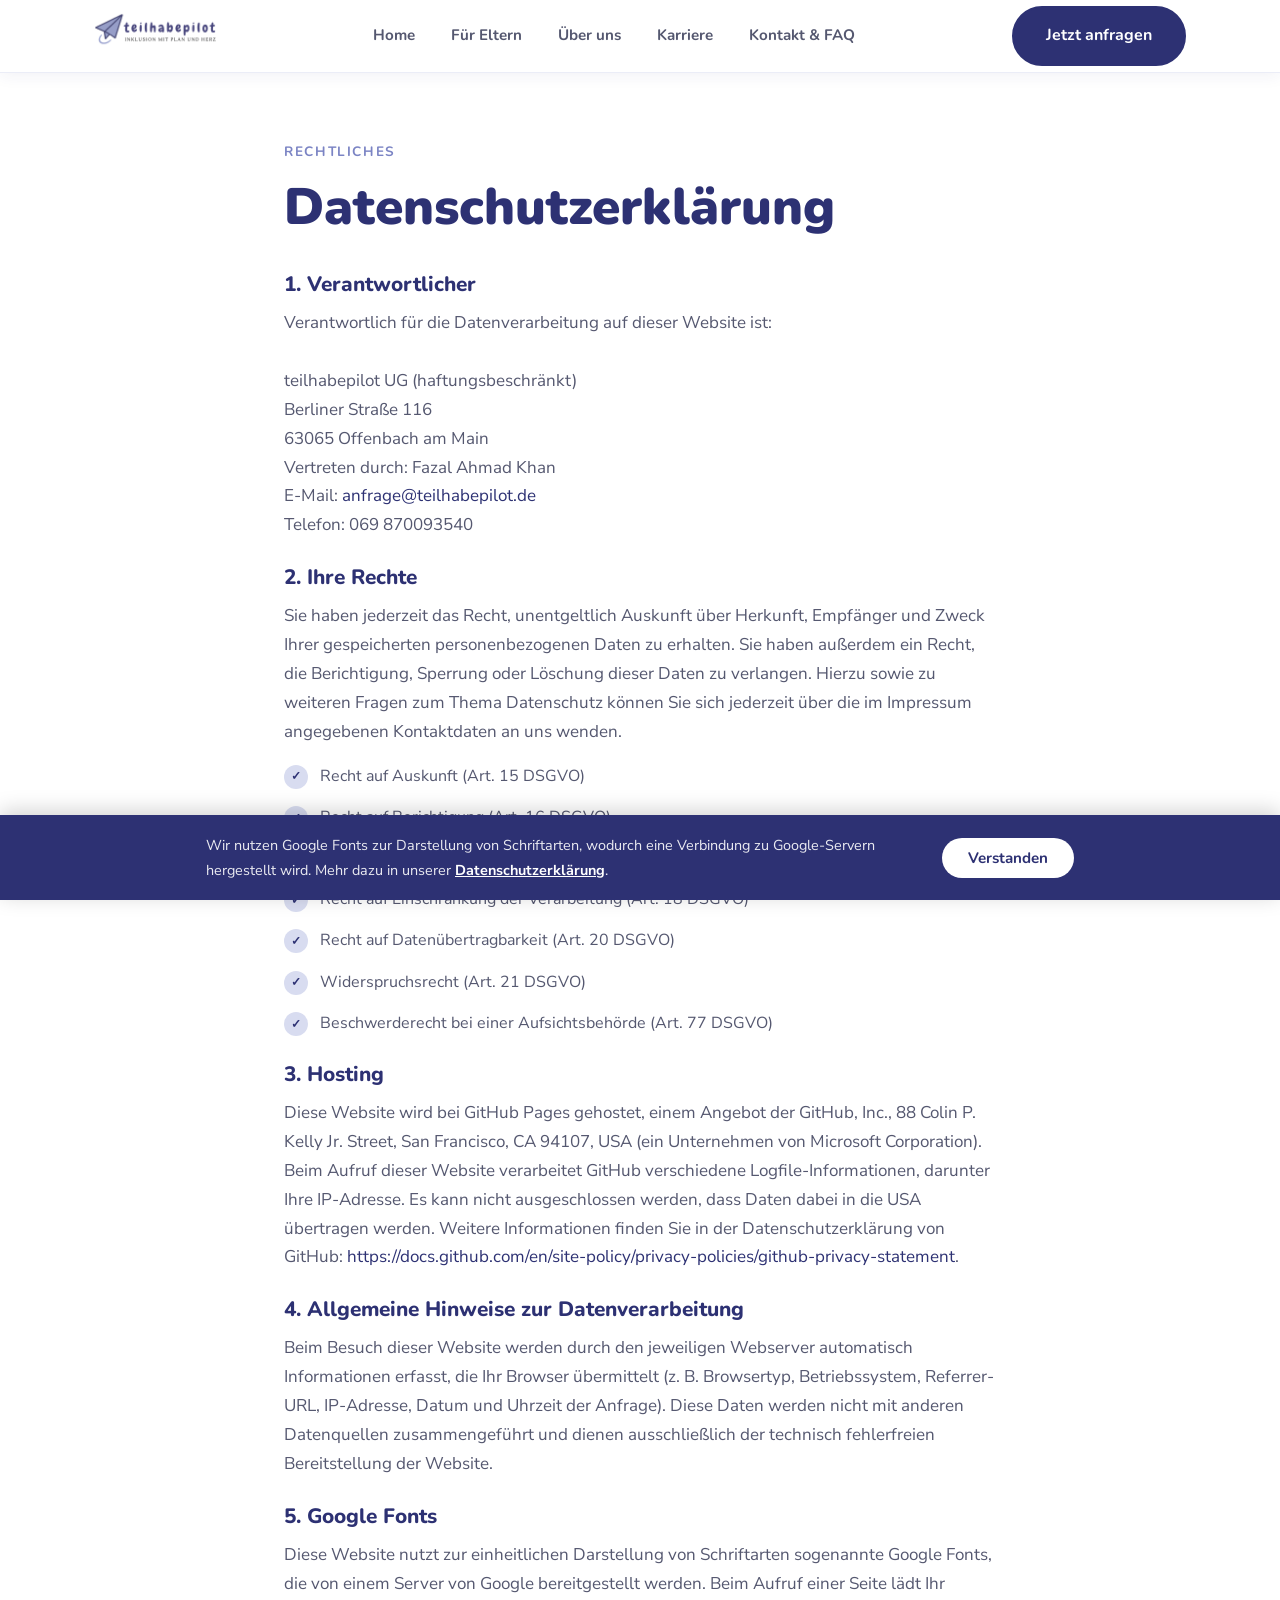
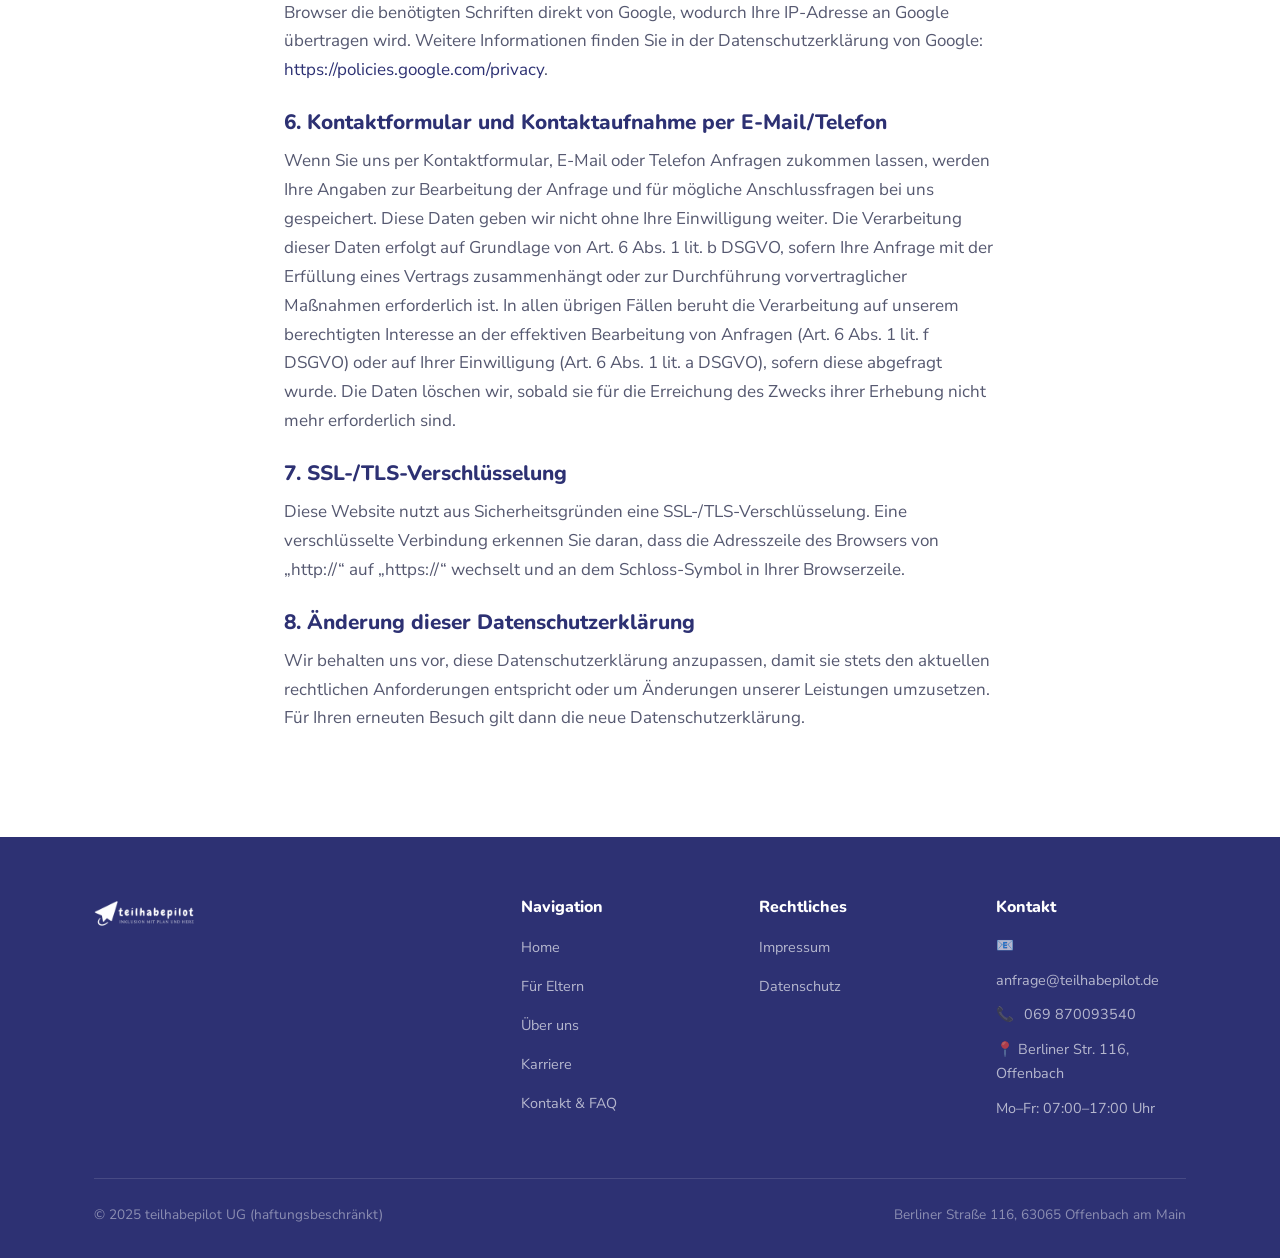
==== datenschutz.html @ f517b16d "Add Impressum and Datenschutz pages, privacy banner, contact cleanup - New impressum.html with compa" ====
<!DOCTYPE html>
<html lang="de">
<head>
  <meta charset="UTF-8">
  <meta name="viewport" content="width=device-width, initial-scale=1.0">
  <title>Datenschutzerklärung – teilhabepilot</title>
  <meta name="description" content="Datenschutzerklärung der teilhabepilot UG (haftungsbeschränkt).">
  <link rel="stylesheet" href="css/style.css">
</head>
<body>

<!-- NAVIGATION -->
<header class="navbar">
  <div class="container navbar__inner">
    <a href="index.html" class="navbar__logo">
      <img src="logo mit text 2.png" alt="teilhabepilot">
    </a>
    <ul class="navbar__nav">
      <li><a href="index.html">Home</a></li>
      <li><a href="fuer-eltern.html">Für Eltern</a></li>
      <li><a href="ueber-uns.html">Über uns</a></li>
      <li><a href="karriere.html">Karriere</a></li>
      <li><a href="kontakt.html">Kontakt & FAQ</a></li>
    </ul>
    <a href="kontakt.html" class="btn btn-primary navbar__cta">Jetzt anfragen</a>
    <button class="navbar__hamburger" aria-label="Menü">
      <span></span><span></span><span></span>
    </button>
  </div>
</header>

<!-- DATENSCHUTZ -->
<section class="section section--white" style="padding-top:140px;">
  <div class="container" style="max-width:760px;">
    <span class="section-label">Rechtliches</span>
    <h1 class="section-title" style="margin-bottom:32px;">Datenschutzerklärung</h1>

    <h2 style="font-size:1.3rem;margin-bottom:12px;">1. Verantwortlicher</h2>
    <p style="color:var(--gray);margin-bottom:24px;">
      Verantwortlich für die Datenverarbeitung auf dieser Website ist:<br><br>
      teilhabepilot UG (haftungsbeschränkt)<br>
      Berliner Straße 116<br>
      63065 Offenbach am Main<br>
      Vertreten durch: Fazal Ahmad Khan<br>
      E-Mail: <a href="mailto:anfrage@teilhabepilot.de">anfrage@teilhabepilot.de</a><br>
      Telefon: 069 870093540
    </p>

    <h2 style="font-size:1.3rem;margin-bottom:12px;">2. Ihre Rechte</h2>
    <p style="color:var(--gray);margin-bottom:16px;">
      Sie haben jederzeit das Recht, unentgeltlich Auskunft über Herkunft, Empfänger und Zweck Ihrer gespeicherten personenbezogenen Daten zu erhalten. Sie haben außerdem ein Recht, die Berichtigung, Sperrung oder Löschung dieser Daten zu verlangen. Hierzu sowie zu weiteren Fragen zum Thema Datenschutz können Sie sich jederzeit über die im Impressum angegebenen Kontaktdaten an uns wenden.
    </p>
    <ul class="check-list" style="margin-bottom:24px;">
      <li>Recht auf Auskunft (Art. 15 DSGVO)</li>
      <li>Recht auf Berichtigung (Art. 16 DSGVO)</li>
      <li>Recht auf Löschung (Art. 17 DSGVO)</li>
      <li>Recht auf Einschränkung der Verarbeitung (Art. 18 DSGVO)</li>
      <li>Recht auf Datenübertragbarkeit (Art. 20 DSGVO)</li>
      <li>Widerspruchsrecht (Art. 21 DSGVO)</li>
      <li>Beschwerderecht bei einer Aufsichtsbehörde (Art. 77 DSGVO)</li>
    </ul>

    <h2 style="font-size:1.3rem;margin-bottom:12px;">3. Hosting</h2>
    <p style="color:var(--gray);margin-bottom:24px;">
      Diese Website wird bei GitHub Pages gehostet, einem Angebot der GitHub, Inc., 88 Colin P. Kelly Jr. Street, San Francisco, CA 94107, USA (ein Unternehmen von Microsoft Corporation). Beim Aufruf dieser Website verarbeitet GitHub verschiedene Logfile-Informationen, darunter Ihre IP-Adresse. Es kann nicht ausgeschlossen werden, dass Daten dabei in die USA übertragen werden. Weitere Informationen finden Sie in der Datenschutzerklärung von GitHub: <a href="https://docs.github.com/en/site-policy/privacy-policies/github-privacy-statement" target="_blank" rel="noopener noreferrer">https://docs.github.com/en/site-policy/privacy-policies/github-privacy-statement</a>.
    </p>

    <h2 style="font-size:1.3rem;margin-bottom:12px;">4. Allgemeine Hinweise zur Datenverarbeitung</h2>
    <p style="color:var(--gray);margin-bottom:24px;">
      Beim Besuch dieser Website werden durch den jeweiligen Webserver automatisch Informationen erfasst, die Ihr Browser übermittelt (z. B. Browsertyp, Betriebssystem, Referrer-URL, IP-Adresse, Datum und Uhrzeit der Anfrage). Diese Daten werden nicht mit anderen Datenquellen zusammengeführt und dienen ausschließlich der technisch fehlerfreien Bereitstellung der Website.
    </p>

    <h2 style="font-size:1.3rem;margin-bottom:12px;">5. Google Fonts</h2>
    <p style="color:var(--gray);margin-bottom:24px;">
      Diese Website nutzt zur einheitlichen Darstellung von Schriftarten sogenannte Google Fonts, die von einem Server von Google bereitgestellt werden. Beim Aufruf einer Seite lädt Ihr Browser die benötigten Schriften direkt von Google, wodurch Ihre IP-Adresse an Google übertragen wird. Weitere Informationen finden Sie in der Datenschutzerklärung von Google: <a href="https://policies.google.com/privacy" target="_blank" rel="noopener noreferrer">https://policies.google.com/privacy</a>.
    </p>

    <h2 style="font-size:1.3rem;margin-bottom:12px;">6. Kontaktformular und Kontaktaufnahme per E-Mail/Telefon</h2>
    <p style="color:var(--gray);margin-bottom:24px;">
      Wenn Sie uns per Kontaktformular, E-Mail oder Telefon Anfragen zukommen lassen, werden Ihre Angaben zur Bearbeitung der Anfrage und für mögliche Anschlussfragen bei uns gespeichert. Diese Daten geben wir nicht ohne Ihre Einwilligung weiter. Die Verarbeitung dieser Daten erfolgt auf Grundlage von Art. 6 Abs. 1 lit. b DSGVO, sofern Ihre Anfrage mit der Erfüllung eines Vertrags zusammenhängt oder zur Durchführung vorvertraglicher Maßnahmen erforderlich ist. In allen übrigen Fällen beruht die Verarbeitung auf unserem berechtigten Interesse an der effektiven Bearbeitung von Anfragen (Art. 6 Abs. 1 lit. f DSGVO) oder auf Ihrer Einwilligung (Art. 6 Abs. 1 lit. a DSGVO), sofern diese abgefragt wurde. Die Daten löschen wir, sobald sie für die Erreichung des Zwecks ihrer Erhebung nicht mehr erforderlich sind.
    </p>

    <h2 style="font-size:1.3rem;margin-bottom:12px;">7. SSL-/TLS-Verschlüsselung</h2>
    <p style="color:var(--gray);margin-bottom:24px;">
      Diese Website nutzt aus Sicherheitsgründen eine SSL-/TLS-Verschlüsselung. Eine verschlüsselte Verbindung erkennen Sie daran, dass die Adresszeile des Browsers von „http://“ auf „https://“ wechselt und an dem Schloss-Symbol in Ihrer Browserzeile.
    </p>

    <h2 style="font-size:1.3rem;margin-bottom:12px;">8. Änderung dieser Datenschutzerklärung</h2>
    <p style="color:var(--gray);margin-bottom:24px;">
      Wir behalten uns vor, diese Datenschutzerklärung anzupassen, damit sie stets den aktuellen rechtlichen Anforderungen entspricht oder um Änderungen unserer Leistungen umzusetzen. Für Ihren erneuten Besuch gilt dann die neue Datenschutzerklärung.
    </p>
  </div>
</section>

<!-- FOOTER -->
<footer class="footer">
  <div class="container">
    <div class="footer__inner">
      <div class="footer__brand">
        <img src="logo mit text 2.png" alt="teilhabepilot">
      </div>
      <div>
        <h4 class="footer__heading">Navigation</h4>
        <ul class="footer__links">
          <li><a href="index.html">Home</a></li>
          <li><a href="fuer-eltern.html">Für Eltern</a></li>
          <li><a href="ueber-uns.html">Über uns</a></li>
          <li><a href="karriere.html">Karriere</a></li>
          <li><a href="kontakt.html">Kontakt & FAQ</a></li>
        </ul>
      </div>
      <div>
        <h4 class="footer__heading">Rechtliches</h4>
        <ul class="footer__links">
          <li><a href="impressum.html">Impressum</a></li>
          <li><a href="datenschutz.html">Datenschutz</a></li>
        </ul>
      </div>
      <div>
        <h4 class="footer__heading">Kontakt</h4>
        <div class="footer__contact-item">📧 <a href="mailto:anfrage@teilhabepilot.de">anfrage@teilhabepilot.de</a></div>
        <div class="footer__contact-item">📞 <a href="tel:069870093540">069 870093540</a></div>
        <div class="footer__contact-item">📍 Berliner Str. 116, Offenbach</div>
        <div class="footer__contact-item">Mo–Fr: 07:00–17:00 Uhr</div>
      </div>
    </div>
    <div class="footer__bottom">
      <span>© 2025 teilhabepilot UG (haftungsbeschränkt)</span>
      <span>Berliner Straße 116, 63065 Offenbach am Main</span>
    </div>
  </div>
</footer>

<!-- PRIVACY BANNER -->
<div class="privacy-banner hidden" id="privacyBanner">
  <p>Wir nutzen Google Fonts zur Darstellung von Schriftarten, wodurch eine Verbindung zu Google-Servern hergestellt wird. Mehr dazu in unserer <a href="datenschutz.html">Datenschutzerklärung</a>.</p>
  <button class="privacy-banner__btn" id="privacyBannerOk">Verstanden</button>
</div>

<script src="js/main.js"></script>
</body>
</html>
---- css/style.css ----
/* ============================================
   TEILHABEPILOT — Global Stylesheet
   Colors: #2D3173 (indigo), #7B84C4 (periwinkle),
           #D8DCF0 (lavender), #F0F2FA (bg)
   ============================================ */

@import url('https://fonts.googleapis.com/css2?family=Nunito:wght@400;600;700;800;900&family=Nunito+Sans:wght@400;600;700&display=swap');

/* ---- Reset & Base ---- */
*, *::before, *::after { box-sizing: border-box; margin: 0; padding: 0; }

:root {
  --indigo:     #2D3173;
  --periwinkle: #7B84C4;
  --lavender:   #D8DCF0;
  --bg:         #F0F2FA;
  --white:      #FFFFFF;
  --gray:       #555870;
  --light-gray: #888;
  --radius:     16px;
  --shadow:     0 4px 24px rgba(45,49,115,0.10);
  --shadow-lg:  0 8px 40px rgba(45,49,115,0.15);
  --transition: 0.25s ease;
}

html { scroll-behavior: smooth; }

body {
  font-family: 'Nunito Sans', sans-serif;
  background: var(--bg);
  color: var(--gray);
  line-height: 1.7;
  font-size: 17px;
  overflow-x: hidden;
}

h1, h2, h3, h4, h5 {
  font-family: 'Nunito', sans-serif;
  color: var(--indigo);
  line-height: 1.25;
}

h1 { font-size: clamp(2rem, 5vw, 3.2rem); font-weight: 900; }
h2 { font-size: clamp(1.6rem, 3.5vw, 2.4rem); font-weight: 800; }
h3 { font-size: clamp(1.2rem, 2.5vw, 1.6rem); font-weight: 700; }

a { color: var(--indigo); text-decoration: none; transition: color var(--transition); }
a:hover { color: var(--periwinkle); }

img { max-width: 100%; height: auto; }

.container {
  max-width: 1140px;
  margin: 0 auto;
  padding: 0 24px;
}

.section { padding: 80px 0; }
.section--light { background: var(--bg); }
.section--white { background: var(--white); }
.section--lavender { background: var(--lavender); }

.section-label {
  font-family: 'Nunito', sans-serif;
  font-size: 0.85rem;
  font-weight: 700;
  letter-spacing: 0.12em;
  text-transform: uppercase;
  color: var(--periwinkle);
  margin-bottom: 12px;
  display: block;
}

.section-title { margin-bottom: 16px; }
.section-subtitle {
  font-size: 1.1rem;
  color: var(--light-gray);
  max-width: 600px;
  margin-bottom: 48px;
}

/* ---- Buttons ---- */
.btn {
  display: inline-flex;
  align-items: center;
  gap: 8px;
  padding: 14px 32px;
  border-radius: 50px;
  font-family: 'Nunito', sans-serif;
  font-weight: 700;
  font-size: 1rem;
  cursor: pointer;
  border: 2px solid transparent;
  transition: all var(--transition);
  text-decoration: none;
}

.btn-primary {
  background: var(--indigo);
  color: var(--white);
  border-color: var(--indigo);
}
.btn-primary:hover {
  background: #1f2357;
  border-color: #1f2357;
  color: var(--white);
  transform: translateY(-2px);
  box-shadow: 0 8px 24px rgba(45,49,115,0.25);
}

.btn-secondary {
  background: transparent;
  color: var(--indigo);
  border-color: var(--indigo);
}
.btn-secondary:hover {
  background: var(--indigo);
  color: var(--white);
  transform: translateY(-2px);
}

.btn-white {
  background: var(--white);
  color: var(--indigo);
  border-color: var(--white);
}
.btn-white:hover {
  background: var(--lavender);
  border-color: var(--lavender);
  color: var(--indigo);
  transform: translateY(-2px);
}

/* ---- Navigation ---- */
.navbar {
  position: fixed;
  top: 0; left: 0; right: 0;
  z-index: 1000;
  background: rgba(255,255,255,0.97);
  backdrop-filter: blur(10px);
  border-bottom: 1px solid rgba(216,220,240,0.5);
  box-shadow: 0 2px 16px rgba(45,49,115,0.07);
  transition: all var(--transition);
}

.navbar__inner {
  display: flex;
  align-items: center;
  justify-content: space-between;
  height: 72px;
  gap: 24px;
}

.navbar__logo img {
  height: 44px;
  width: auto;
}

.navbar__nav {
  display: flex;
  align-items: center;
  gap: 4px;
  list-style: none;
}

.navbar__nav a {
  display: block;
  padding: 8px 16px;
  border-radius: 8px;
  font-family: 'Nunito', sans-serif;
  font-weight: 700;
  font-size: 0.95rem;
  color: var(--gray);
  transition: all var(--transition);
}

.navbar__nav a:hover,
.navbar__nav a.active {
  color: var(--indigo);
  background: var(--lavender);
}

.navbar__cta {
  flex-shrink: 0;
}

.navbar__hamburger {
  display: none;
  flex-direction: column;
  gap: 5px;
  cursor: pointer;
  padding: 6px;
  background: none;
  border: none;
}
.navbar__hamburger span {
  display: block;
  width: 24px;
  height: 2px;
  background: var(--indigo);
  border-radius: 2px;
  transition: all var(--transition);
}

/* ---- Hero ---- */
.hero {
  padding-top: 210px;
  padding-bottom: 170px;
  position: relative;
  overflow: hidden;
  background-image:
    linear-gradient(100deg, rgba(240,242,250,0.82) 0%, rgba(240,242,250,0.72) 38%, rgba(216,220,240,0.38) 68%, rgba(216,220,240,0.16) 100%),
    url('../hero-bg.png');
  background-size: cover;
  background-position: center 28%;
  background-repeat: no-repeat;
}

.hero__inner {
  position: relative;
  z-index: 1;
}

.hero__content { max-width: 560px; }

.hero__badge {
  display: inline-flex;
  align-items: center;
  gap: 8px;
  background: var(--lavender);
  color: var(--indigo);
  padding: 6px 16px;
  border-radius: 50px;
  font-family: 'Nunito', sans-serif;
  font-weight: 700;
  font-size: 0.85rem;
  margin-bottom: 20px;
}

.hero__title { margin-bottom: 20px; }
.hero__subtitle {
  font-size: 1.15rem;
  color: var(--light-gray);
  margin-bottom: 36px;
  max-width: 480px;
}

.hero__actions { display: flex; gap: 16px; flex-wrap: wrap; }

/* ---- Stats Bar ---- */
.stats-bar {
  background: var(--indigo);
  padding: 32px 0;
  color: var(--white);
}

.stats-bar__inner {
  display: grid;
  grid-template-columns: repeat(4, 1fr);
  gap: 16px;
  text-align: center;
}

.stat__number {
  font-family: 'Nunito', sans-serif;
  font-size: 2.2rem;
  font-weight: 900;
  color: var(--white);
  line-height: 1;
}

.stat__label {
  font-size: 0.9rem;
  color: rgba(255,255,255,0.75);
  margin-top: 4px;
}

/* ---- Cards ---- */
.cards-grid {
  display: grid;
  grid-template-columns: repeat(auto-fit, minmax(280px, 1fr));
  gap: 28px;
}

.card {
  background: var(--white);
  border-radius: var(--radius);
  padding: 36px 28px;
  box-shadow: var(--shadow);
  transition: transform var(--transition), box-shadow var(--transition);
  position: relative;
  overflow: hidden;
}

.card:hover {
  transform: translateY(-6px);
  box-shadow: var(--shadow-lg);
}

.card__icon {
  width: 56px; height: 56px;
  background: var(--lavender);
  border-radius: 14px;
  display: flex;
  align-items: center;
  justify-content: center;
  font-size: 1.6rem;
  margin-bottom: 20px;
}

.card__title {
  font-size: 1.2rem;
  font-weight: 700;
  color: var(--indigo);
  margin-bottom: 10px;
}

.card__text { font-size: 0.95rem; color: var(--light-gray); }

/* ---- Check Lists ---- */
.check-list {
  list-style: none;
  display: flex;
  flex-direction: column;
  gap: 14px;
}

.check-list li {
  display: flex;
  align-items: flex-start;
  gap: 12px;
  font-size: 1rem;
}

.check-list li::before {
  content: '✓';
  display: flex;
  align-items: center;
  justify-content: center;
  width: 24px;
  height: 24px;
  min-width: 24px;
  background: var(--lavender);
  color: var(--indigo);
  border-radius: 50%;
  font-size: 0.75rem;
  font-weight: 900;
  margin-top: 2px;
}

/* ---- Values Circle ---- */
.values-grid {
  display: flex;
  flex-wrap: wrap;
  gap: 24px;
  justify-content: center;
}

.value-circle {
  background: var(--periwinkle);
  color: var(--white);
  border-radius: 50%;
  width: 180px;
  height: 180px;
  display: flex;
  flex-direction: column;
  align-items: center;
  justify-content: center;
  text-align: center;
  padding: 20px;
}

.value-circle__icon { font-size: 1.8rem; margin-bottom: 8px; }
.value-circle__title {
  font-family: 'Nunito', sans-serif;
  font-weight: 800;
  font-size: 1.05rem;
  color: var(--white);
}

/* ---- Two-col layout ---- */
.two-col {
  display: grid;
  grid-template-columns: 1fr 1fr;
  gap: 64px;
  align-items: center;
}

.two-col--reverse { direction: rtl; }
.two-col--reverse > * { direction: ltr; }

.kontakt-grid {
  display: grid;
  grid-template-columns: 1fr 1.2fr;
  gap: 64px;
  align-items: start;
}

.two-col__image {
  position: relative;
}

.two-col__image img {
  border-radius: 20px;
  width: 100%;
  box-shadow: var(--shadow-lg);
}

.two-col__image-accent {
  position: absolute;
  bottom: -20px;
  right: -20px;
  width: 180px;
  height: 180px;
  background: var(--lavender);
  border-radius: 50%;
  z-index: -1;
}

/* ---- Info Box ---- */
.info-box {
  background: var(--lavender);
  border-radius: var(--radius);
  padding: 28px 32px;
  margin-top: 28px;
  display: flex;
  gap: 16px;
  align-items: flex-start;
}

.info-box__icon { font-size: 1.4rem; flex-shrink: 0; margin-top: 2px; }
.info-box__text { font-size: 0.95rem; }

/* ---- Process Steps ---- */
.steps {
  display: grid;
  grid-template-columns: repeat(auto-fit, minmax(220px, 1fr));
  gap: 28px;
  position: relative;
}

.step {
  background: var(--white);
  border-radius: var(--radius);
  padding: 32px 24px;
  box-shadow: var(--shadow);
  text-align: center;
}

.step__number {
  width: 52px; height: 52px;
  background: var(--indigo);
  color: var(--white);
  border-radius: 50%;
  display: flex;
  align-items: center;
  justify-content: center;
  font-family: 'Nunito', sans-serif;
  font-weight: 900;
  font-size: 1.2rem;
  margin: 0 auto 16px;
}

.step__title {
  font-size: 1rem;
  font-weight: 700;
  color: var(--indigo);
  margin-bottom: 8px;
}

.step__text { font-size: 0.9rem; color: var(--light-gray); }

/* ---- CTA Section ---- */
.cta-section {
  background: var(--indigo);
  padding: 80px 0;
  text-align: center;
  position: relative;
  overflow: hidden;
}

.cta-section::before {
  content: '';
  position: absolute;
  top: -100px; left: -80px;
  width: 350px; height: 350px;
  background: rgba(255,255,255,0.05);
  border-radius: 60% 40% 55% 45% / 50% 60% 40% 50%;
}
.cta-section::after {
  content: '';
  position: absolute;
  bottom: -80px; right: -60px;
  width: 280px; height: 280px;
  background: rgba(255,255,255,0.05);
  border-radius: 40% 60% 45% 55% / 55% 45% 55% 45%;
}

.cta-section h2 { color: var(--white); }
.cta-section p { color: rgba(255,255,255,0.8); margin: 16px auto 36px; max-width: 560px; font-size: 1.1rem; }
.cta-section__actions { display: flex; gap: 16px; justify-content: center; flex-wrap: wrap; }

/* ---- Contact Strip ---- */
.contact-strip {
  display: flex;
  flex-wrap: wrap;
  gap: 32px;
  justify-content: center;
  align-items: center;
}

.contact-strip__item {
  display: flex;
  align-items: center;
  gap: 12px;
}

/* ---- Contact Info ---- */
.contact-info {
  display: flex;
  flex-direction: column;
  gap: 16px;
}

.contact-item {
  display: flex;
  align-items: center;
  gap: 16px;
  padding: 18px 20px;
  background: var(--white);
  border-radius: 12px;
  box-shadow: var(--shadow);
  transition: transform var(--transition);
  min-width: 0;
}
.contact-item > div { min-width: 0; overflow-wrap: break-word; }
.contact-item:hover { transform: translateX(4px); }

.contact-item__icon {
  width: 44px; height: 44px;
  background: var(--lavender);
  border-radius: 10px;
  display: flex;
  align-items: center;
  justify-content: center;
  font-size: 1.2rem;
  flex-shrink: 0;
}

.contact-item__label {
  font-size: 0.8rem;
  color: var(--light-gray);
  font-weight: 600;
  text-transform: uppercase;
  letter-spacing: 0.08em;
}
.contact-item__value {
  font-family: 'Nunito', sans-serif;
  font-weight: 700;
  color: var(--indigo);
  font-size: 0.95rem;
}

/* ---- FAQ ---- */
.faq-list { display: flex; flex-direction: column; gap: 12px; }

.faq-item {
  background: var(--white);
  border-radius: var(--radius);
  box-shadow: var(--shadow);
  overflow: hidden;
}

.faq-item__question {
  display: flex;
  align-items: center;
  justify-content: space-between;
  padding: 20px 24px;
  cursor: pointer;
  font-family: 'Nunito', sans-serif;
  font-weight: 700;
  color: var(--indigo);
  font-size: 1rem;
  gap: 16px;
  user-select: none;
}

.faq-item__arrow {
  width: 28px; height: 28px;
  background: var(--lavender);
  border-radius: 50%;
  display: flex;
  align-items: center;
  justify-content: center;
  flex-shrink: 0;
  transition: transform var(--transition);
  font-size: 0.75rem;
  color: var(--indigo);
}

.faq-item.open .faq-item__arrow { transform: rotate(180deg); }

.faq-item__answer {
  max-height: 0;
  overflow: hidden;
  transition: max-height 0.35s ease, padding 0.35s ease;
  padding: 0 24px;
  color: var(--light-gray);
  font-size: 0.95rem;
}
.faq-item.open .faq-item__answer {
  max-height: 400px;
  padding: 0 24px 20px;
}

/* ---- Contact Form ---- */
.contact-form {
  background: var(--white);
  border-radius: 20px;
  padding: 40px;
  box-shadow: var(--shadow-lg);
}

.form-row {
  display: grid;
  grid-template-columns: 1fr 1fr;
  gap: 20px;
}

.form-group {
  display: flex;
  flex-direction: column;
  gap: 6px;
  margin-bottom: 20px;
}

.form-group label {
  font-family: 'Nunito', sans-serif;
  font-weight: 700;
  font-size: 0.9rem;
  color: var(--indigo);
}

.form-group input,
.form-group textarea,
.form-group select {
  padding: 12px 16px;
  border: 2px solid var(--lavender);
  border-radius: 10px;
  font-family: 'Nunito Sans', sans-serif;
  font-size: 1rem;
  color: var(--gray);
  background: var(--bg);
  transition: border-color var(--transition);
  outline: none;
  width: 100%;
}

.form-group input:focus,
.form-group textarea:focus,
.form-group select:focus {
  border-color: var(--periwinkle);
  background: var(--white);
}

.form-group textarea { resize: vertical; min-height: 120px; }

/* ---- Team Grid ---- */
.team-grid {
  display: grid;
  grid-template-columns: repeat(auto-fit, minmax(240px, 1fr));
  gap: 28px;
}

.team-card {
  background: var(--white);
  border-radius: var(--radius);
  overflow: hidden;
  box-shadow: var(--shadow);
  text-align: center;
  transition: transform var(--transition), box-shadow var(--transition);
}
.team-card:hover { transform: translateY(-6px); box-shadow: var(--shadow-lg); }

.team-card__avatar {
  width: 100%;
  height: 200px;
  background: var(--lavender);
  display: flex;
  align-items: center;
  justify-content: center;
  font-size: 4rem;
}

.team-card__body { padding: 24px; }
.team-card__name {
  font-family: 'Nunito', sans-serif;
  font-weight: 800;
  color: var(--indigo);
  margin-bottom: 4px;
}
.team-card__role { color: var(--periwinkle); font-size: 0.9rem; font-weight: 600; }

/* ---- Page Hero (inner pages) ---- */
.page-hero {
  padding: 120px 0 60px;
  position: relative;
  overflow: hidden;
  background: var(--indigo);
  color: var(--white);
  text-align: center;
}

.page-hero::before {
  content: '';
  position: absolute;
  top: -60px; left: -80px;
  width: 400px; height: 400px;
  background: rgba(255,255,255,0.05);
  border-radius: 60% 40% 55% 45% / 50% 60% 40% 50%;
}
.page-hero::after {
  content: '';
  position: absolute;
  bottom: -60px; right: -60px;
  width: 300px; height: 300px;
  background: rgba(255,255,255,0.06);
  border-radius: 40% 60% 45% 55% / 55% 45% 55% 45%;
}

.page-hero h1 { color: var(--white); }
.page-hero p { color: rgba(255,255,255,0.8); max-width: 580px; margin: 16px auto 0; font-size: 1.1rem; }

/* ---- Karriere ---- */
.job-card {
  background: var(--white);
  border-radius: var(--radius);
  padding: 28px 32px;
  box-shadow: var(--shadow);
  display: flex;
  align-items: flex-start;
  justify-content: space-between;
  gap: 24px;
  transition: transform var(--transition), box-shadow var(--transition);
}
.job-card:hover { transform: translateY(-4px); box-shadow: var(--shadow-lg); }

.job-card__badge {
  display: inline-flex;
  align-items: center;
  gap: 6px;
  background: var(--lavender);
  color: var(--indigo);
  padding: 4px 12px;
  border-radius: 50px;
  font-size: 0.8rem;
  font-weight: 700;
  margin-bottom: 8px;
}

.job-card__title {
  font-size: 1.2rem;
  font-weight: 800;
  color: var(--indigo);
  margin-bottom: 6px;
}

.job-card__meta { font-size: 0.9rem; color: var(--light-gray); }
.job-list { display: flex; flex-direction: column; gap: 16px; }

/* ---- Footer ---- */
.footer {
  background: var(--indigo);
  color: rgba(255,255,255,0.8);
  padding: 60px 0 32px;
}

.footer__inner {
  display: grid;
  grid-template-columns: 2fr 1fr 1fr 1fr;
  gap: 48px;
  margin-bottom: 48px;
}

.footer__brand img { height: 36px; filter: brightness(0) invert(1); margin-bottom: 16px; }
.footer__tagline { font-size: 0.9rem; color: rgba(255,255,255,0.65); max-width: 260px; line-height: 1.6; }

.footer__heading {
  font-family: 'Nunito', sans-serif;
  font-weight: 800;
  color: var(--white);
  margin-bottom: 16px;
  font-size: 1rem;
}

.footer__links {
  list-style: none;
  display: flex;
  flex-direction: column;
  gap: 10px;
}
.footer__links a {
  color: rgba(255,255,255,0.65);
  font-size: 0.9rem;
  transition: color var(--transition);
}
.footer__links a:hover { color: var(--white); }

.footer__contact-item {
  display: flex;
  align-items: center;
  gap: 10px;
  color: rgba(255,255,255,0.65);
  font-size: 0.9rem;
  margin-bottom: 10px;
  flex-wrap: wrap;
}
.footer__contact-item a { color: rgba(255,255,255,0.65); overflow-wrap: break-word; min-width: 0; }
.footer__contact-item a:hover { color: var(--white); }

.footer__bottom {
  border-top: 1px solid rgba(255,255,255,0.12);
  padding-top: 24px;
  display: flex;
  justify-content: space-between;
  align-items: center;
  gap: 16px;
  flex-wrap: wrap;
  font-size: 0.85rem;
  color: rgba(255,255,255,0.45);
}

/* ---- Mobile Menu ---- */
@media (max-width: 900px) {
  .navbar__nav {
    display: none;
    position: absolute;
    top: 72px; left: 0; right: 0;
    background: var(--white);
    flex-direction: column;
    padding: 16px 24px;
    box-shadow: 0 8px 24px rgba(45,49,115,0.12);
    border-top: 1px solid var(--lavender);
    gap: 4px;
  }
  .navbar__nav.open { display: flex; }
  .navbar__nav a { padding: 12px 16px; }
  .navbar__cta { display: none; }
  .navbar__hamburger { display: flex; }
}

/* ---- Responsive ---- */
@media (max-width: 900px) {
  .hero {
    min-height: 560px;
    padding-top: 90px;
    padding-bottom: 0;
    display: flex;
    background-image:
      linear-gradient(180deg, rgba(240,242,250,0.08) 0%, rgba(240,242,250,0.35) 58%, rgba(216,220,240,0.92) 100%),
      url('../hero-bg.png');
    background-position: center top;
  }
  .hero__inner {
    width: 100%;
    display: flex;
    flex-direction: column;
    justify-content: flex-end;
    padding-bottom: 48px;
  }
  .hero__content { max-width: none; }
  .two-col { grid-template-columns: 1fr; gap: 40px; }
  .two-col--reverse { direction: ltr; }
  .kontakt-grid { grid-template-columns: 1fr; gap: 40px; }
  .stats-bar__inner { grid-template-columns: repeat(2, 1fr); }
  .footer__inner { grid-template-columns: 1fr 1fr; }
  .form-row { grid-template-columns: 1fr; }
}

@media (max-width: 600px) {
  .section { padding: 56px 0; }
  .stats-bar__inner { grid-template-columns: repeat(2, 1fr); }
  .footer__inner { grid-template-columns: 1fr; gap: 32px; }
  .job-card { flex-direction: column; }
  .hero__actions { flex-direction: column; }
  .btn { justify-content: center; }
  .contact-form { padding: 24px; }
  .contact-strip { flex-direction: column; gap: 20px; }
  .contact-strip__item { flex-direction: column; text-align: center; gap: 6px; }
}

/* ---- Privacy Banner ---- */
.privacy-banner {
  position: fixed;
  bottom: 0; left: 0; right: 0;
  z-index: 2000;
  background: var(--indigo);
  color: rgba(255,255,255,0.9);
  padding: 18px 24px;
  display: flex;
  flex-wrap: wrap;
  align-items: center;
  justify-content: center;
  gap: 16px;
  font-size: 0.9rem;
  box-shadow: 0 -4px 20px rgba(0,0,0,0.18);
}
.privacy-banner.hidden { display: none; }
.privacy-banner p { max-width: 720px; margin: 0; }
.privacy-banner a { color: var(--white); font-weight: 700; text-decoration: underline; }
.privacy-banner__btn {
  background: var(--white);
  color: var(--indigo);
  border: none;
  padding: 10px 26px;
  border-radius: 50px;
  font-family: 'Nunito', sans-serif;
  font-weight: 700;
  font-size: 0.95rem;
  cursor: pointer;
  flex-shrink: 0;
  white-space: nowrap;
  transition: transform var(--transition);
}
.privacy-banner__btn:hover { transform: translateY(-2px); }
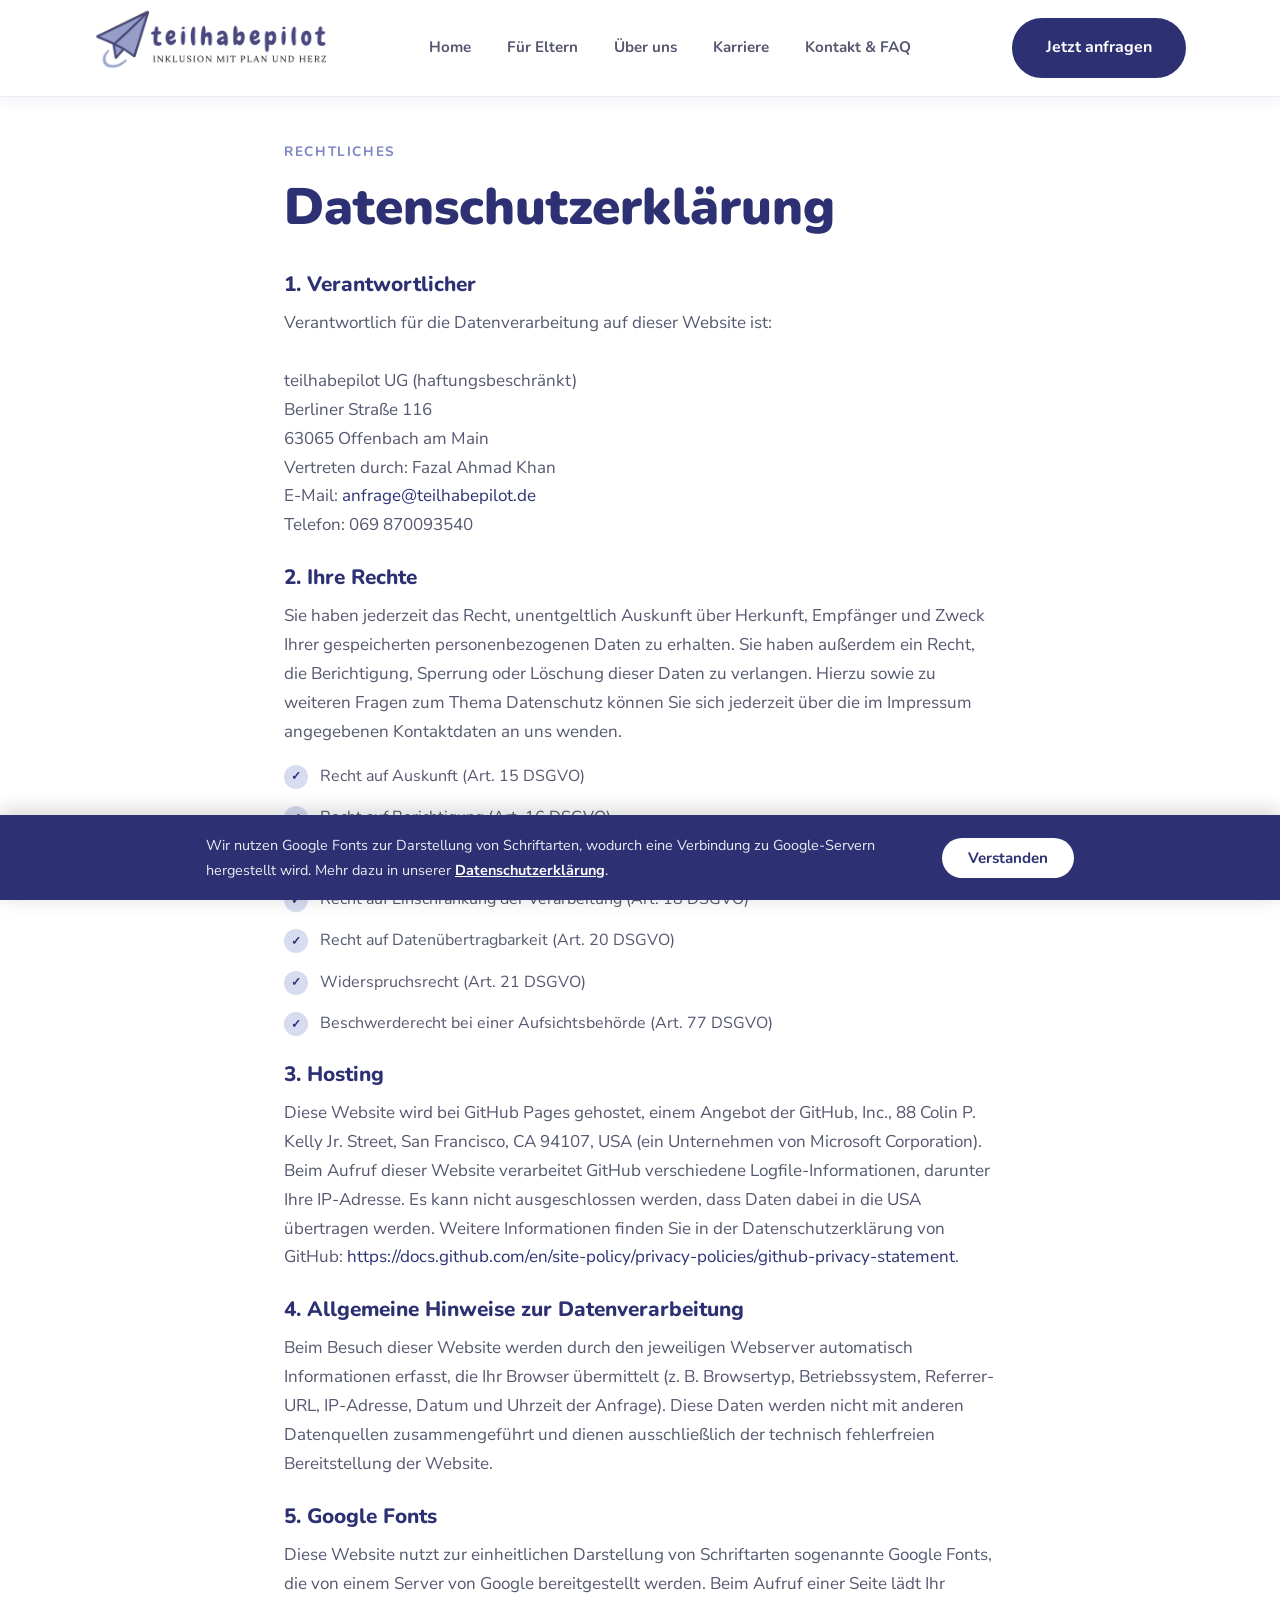
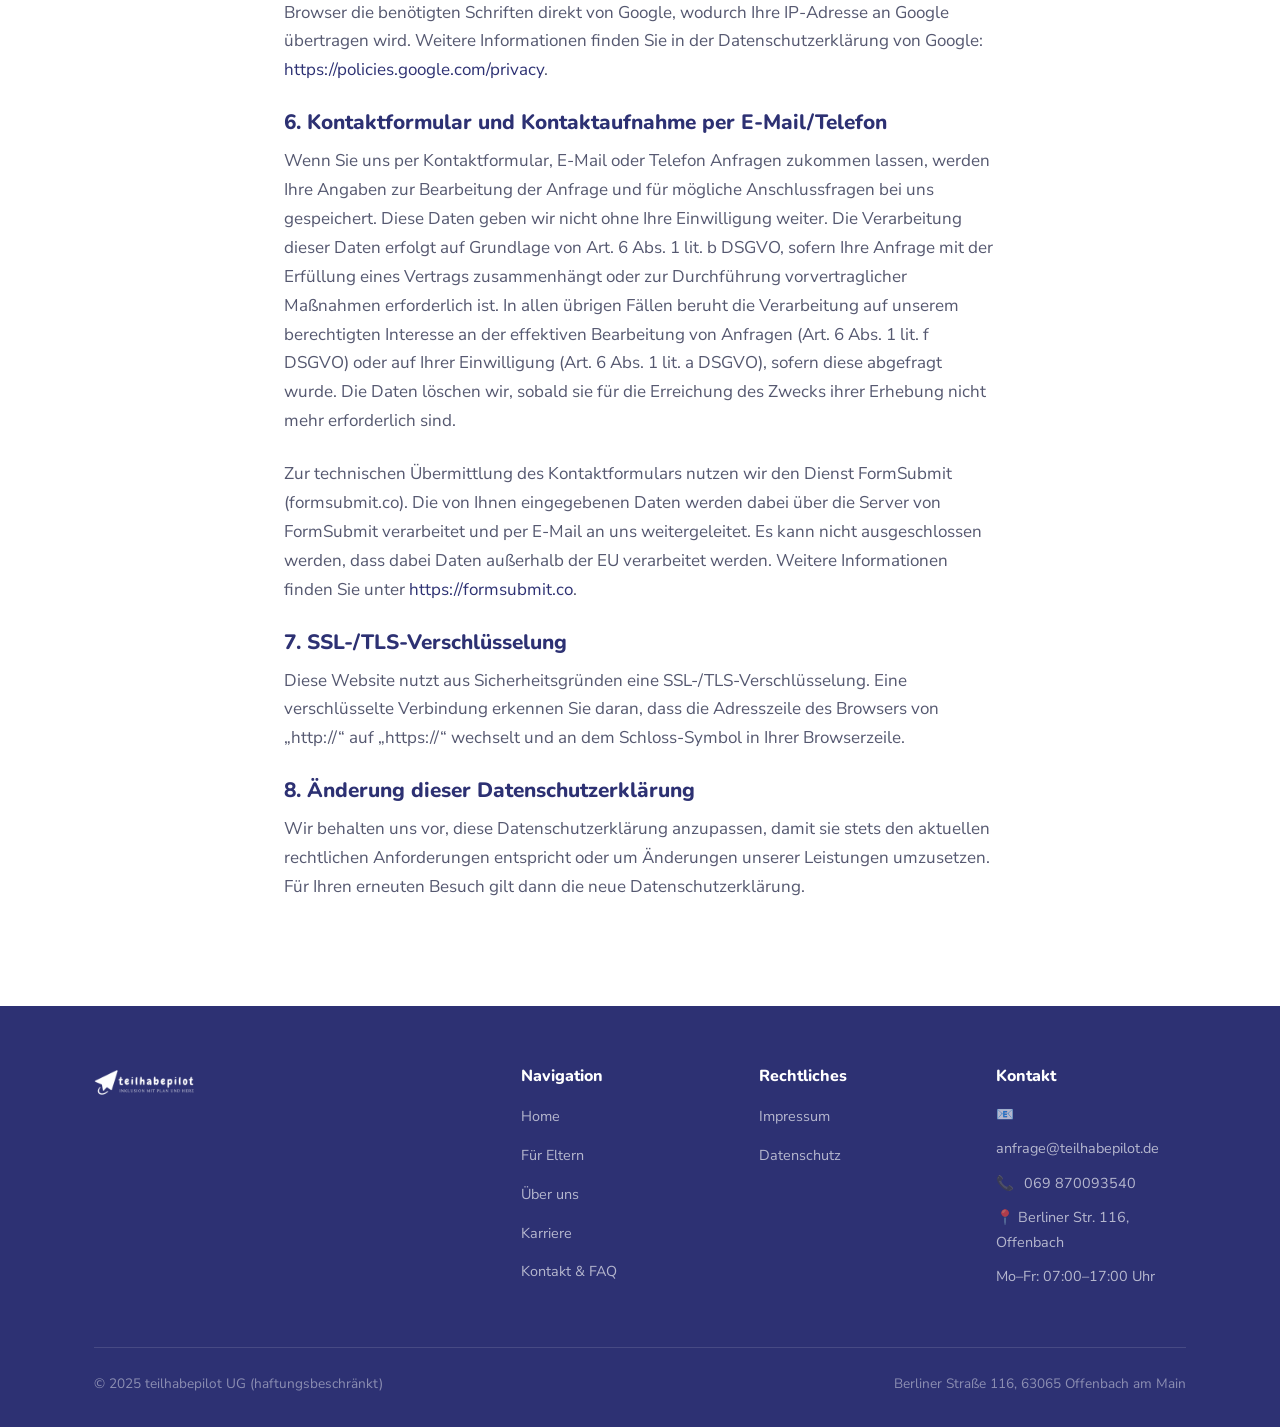
==== commit ecbc0e3a: "Wire contact form to FormSubmit, add CNAME for teilhabepilot.de" ====
--- a/datenschutz.html
+++ b/datenschutz.html
@@ -79,6 +79,9 @@
     <p style="color:var(--gray);margin-bottom:24px;">
       Wenn Sie uns per Kontaktformular, E-Mail oder Telefon Anfragen zukommen lassen, werden Ihre Angaben zur Bearbeitung der Anfrage und für mögliche Anschlussfragen bei uns gespeichert. Diese Daten geben wir nicht ohne Ihre Einwilligung weiter. Die Verarbeitung dieser Daten erfolgt auf Grundlage von Art. 6 Abs. 1 lit. b DSGVO, sofern Ihre Anfrage mit der Erfüllung eines Vertrags zusammenhängt oder zur Durchführung vorvertraglicher Maßnahmen erforderlich ist. In allen übrigen Fällen beruht die Verarbeitung auf unserem berechtigten Interesse an der effektiven Bearbeitung von Anfragen (Art. 6 Abs. 1 lit. f DSGVO) oder auf Ihrer Einwilligung (Art. 6 Abs. 1 lit. a DSGVO), sofern diese abgefragt wurde. Die Daten löschen wir, sobald sie für die Erreichung des Zwecks ihrer Erhebung nicht mehr erforderlich sind.
     </p>
+    <p style="color:var(--gray);margin-bottom:24px;">
+      Zur technischen Übermittlung des Kontaktformulars nutzen wir den Dienst FormSubmit (formsubmit.co). Die von Ihnen eingegebenen Daten werden dabei über die Server von FormSubmit verarbeitet und per E-Mail an uns weitergeleitet. Es kann nicht ausgeschlossen werden, dass dabei Daten außerhalb der EU verarbeitet werden. Weitere Informationen finden Sie unter <a href="https://formsubmit.co" target="_blank" rel="noopener noreferrer">https://formsubmit.co</a>.
+    </p>
 
     <h2 style="font-size:1.3rem;margin-bottom:12px;">7. SSL-/TLS-Verschlüsselung</h2>
     <p style="color:var(--gray);margin-bottom:24px;">
--- a/css/style.css
+++ b/css/style.css
@@ -147,12 +147,12 @@
   display: flex;
   align-items: center;
   justify-content: space-between;
-  height: 72px;
+  height: 96px;
   gap: 24px;
 }
 
 .navbar__logo img {
-  height: 44px;
+  height: 84px;
   width: auto;
 }
 
@@ -832,6 +832,8 @@
 
 /* ---- Mobile Menu ---- */
 @media (max-width: 900px) {
+  .navbar__inner { height: 72px; }
+  .navbar__logo img { height: 60px; }
   .navbar__nav {
     display: none;
     position: absolute;
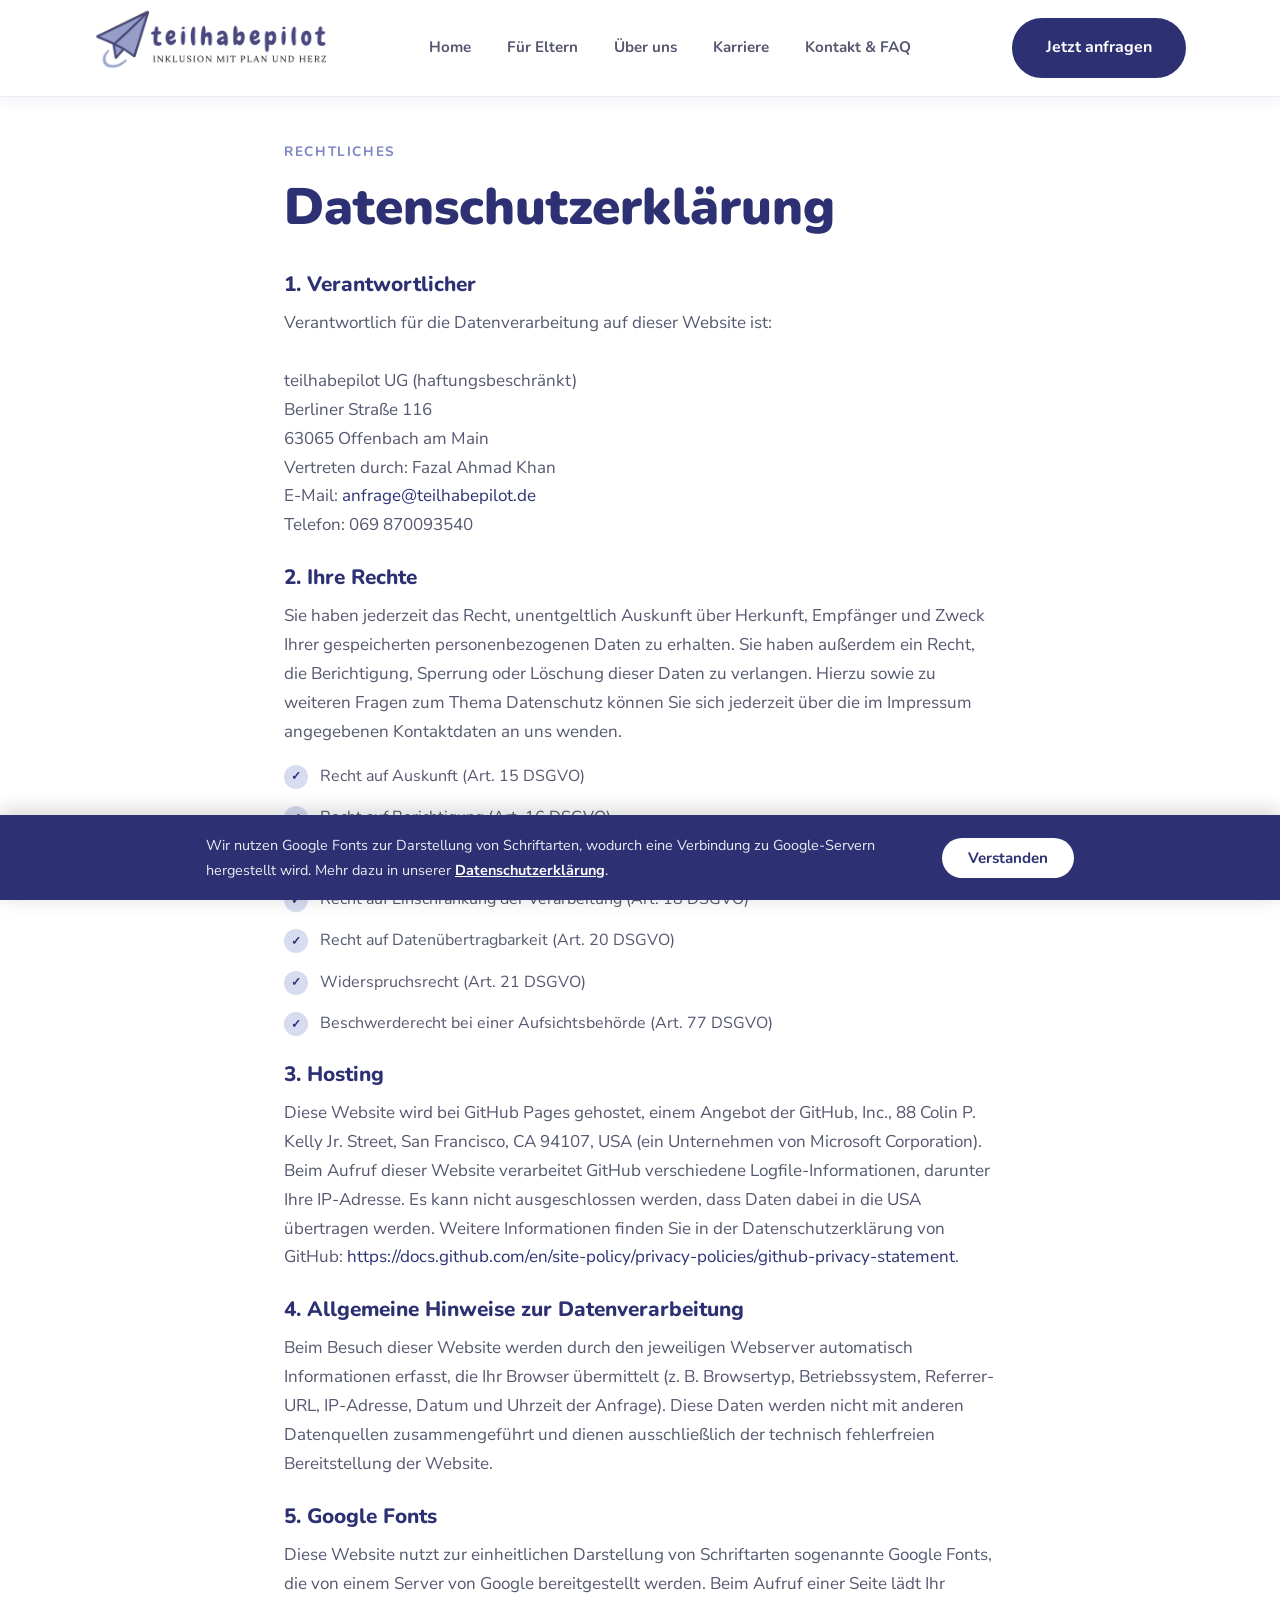
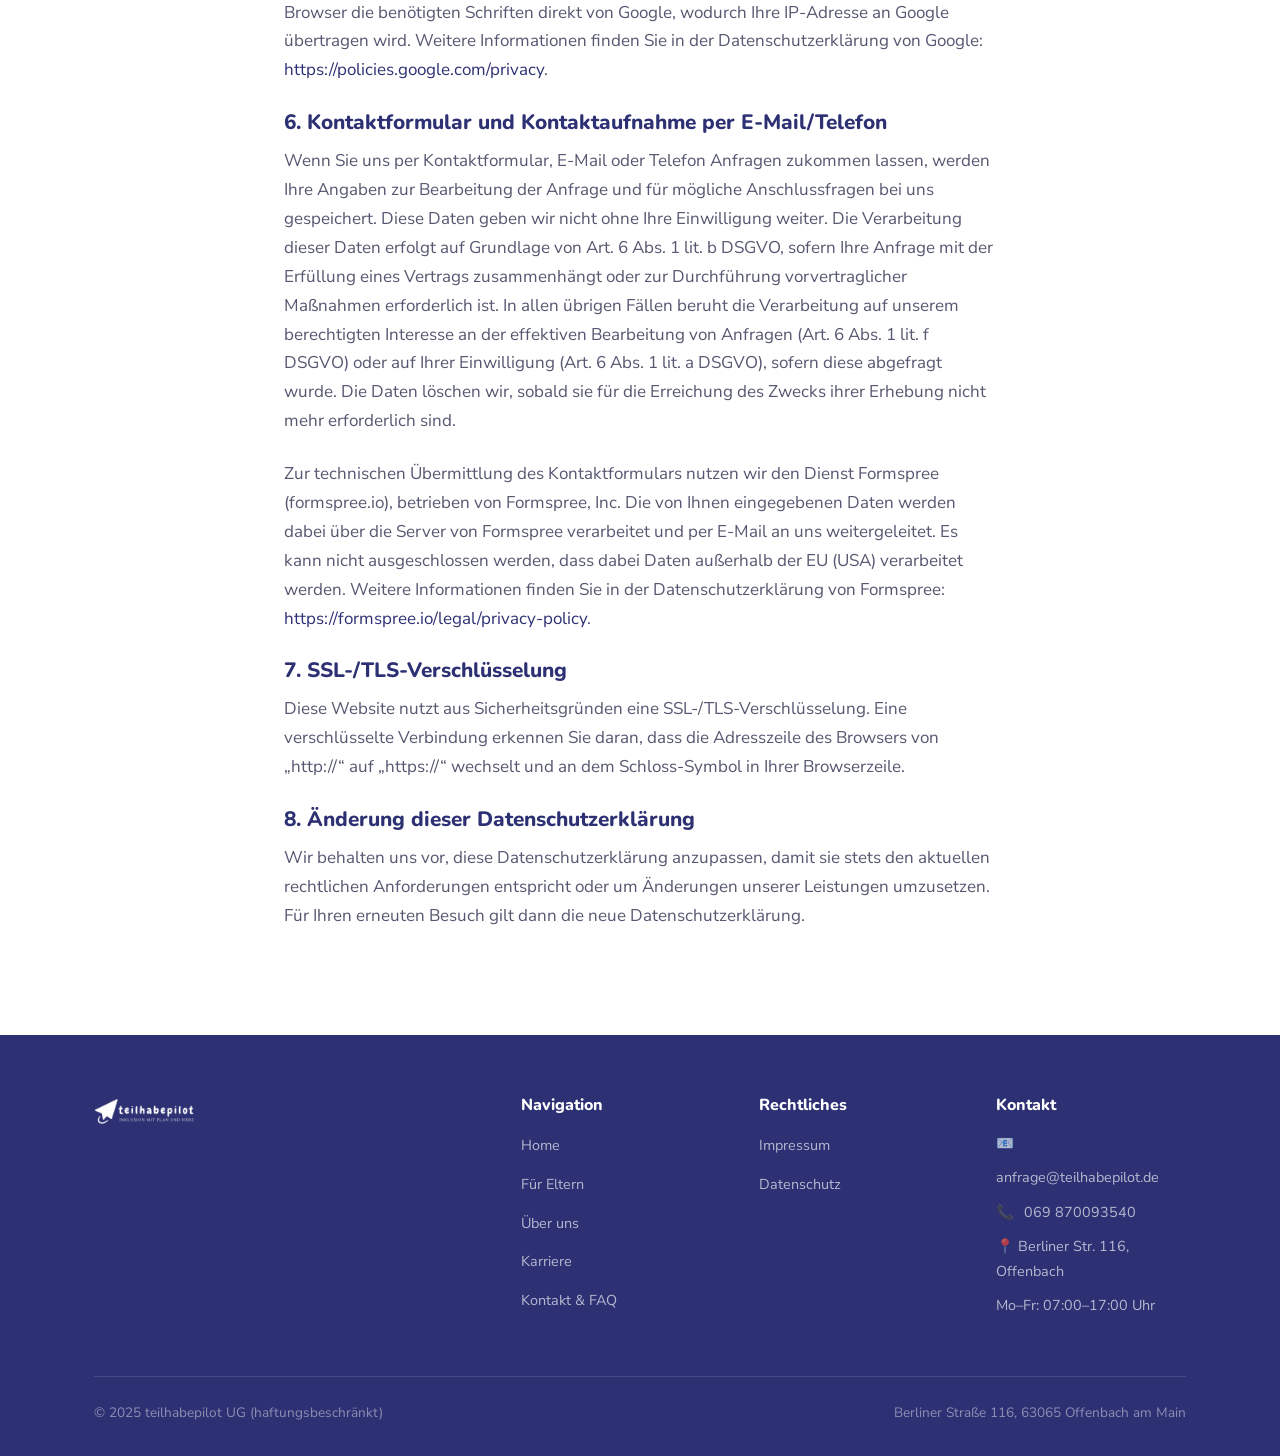
==== commit 75ccc57e: "Switch contact form from FormSubmit to Formspree" ====
--- a/datenschutz.html
+++ b/datenschutz.html
@@ -80,7 +80,7 @@
       Wenn Sie uns per Kontaktformular, E-Mail oder Telefon Anfragen zukommen lassen, werden Ihre Angaben zur Bearbeitung der Anfrage und für mögliche Anschlussfragen bei uns gespeichert. Diese Daten geben wir nicht ohne Ihre Einwilligung weiter. Die Verarbeitung dieser Daten erfolgt auf Grundlage von Art. 6 Abs. 1 lit. b DSGVO, sofern Ihre Anfrage mit der Erfüllung eines Vertrags zusammenhängt oder zur Durchführung vorvertraglicher Maßnahmen erforderlich ist. In allen übrigen Fällen beruht die Verarbeitung auf unserem berechtigten Interesse an der effektiven Bearbeitung von Anfragen (Art. 6 Abs. 1 lit. f DSGVO) oder auf Ihrer Einwilligung (Art. 6 Abs. 1 lit. a DSGVO), sofern diese abgefragt wurde. Die Daten löschen wir, sobald sie für die Erreichung des Zwecks ihrer Erhebung nicht mehr erforderlich sind.
     </p>
     <p style="color:var(--gray);margin-bottom:24px;">
-      Zur technischen Übermittlung des Kontaktformulars nutzen wir den Dienst FormSubmit (formsubmit.co). Die von Ihnen eingegebenen Daten werden dabei über die Server von FormSubmit verarbeitet und per E-Mail an uns weitergeleitet. Es kann nicht ausgeschlossen werden, dass dabei Daten außerhalb der EU verarbeitet werden. Weitere Informationen finden Sie unter <a href="https://formsubmit.co" target="_blank" rel="noopener noreferrer">https://formsubmit.co</a>.
+      Zur technischen Übermittlung des Kontaktformulars nutzen wir den Dienst Formspree (formspree.io), betrieben von Formspree, Inc. Die von Ihnen eingegebenen Daten werden dabei über die Server von Formspree verarbeitet und per E-Mail an uns weitergeleitet. Es kann nicht ausgeschlossen werden, dass dabei Daten außerhalb der EU (USA) verarbeitet werden. Weitere Informationen finden Sie in der Datenschutzerklärung von Formspree: <a href="https://formspree.io/legal/privacy-policy" target="_blank" rel="noopener noreferrer">https://formspree.io/legal/privacy-policy</a>.
     </p>
 
     <h2 style="font-size:1.3rem;margin-bottom:12px;">7. SSL-/TLS-Verschlüsselung</h2>
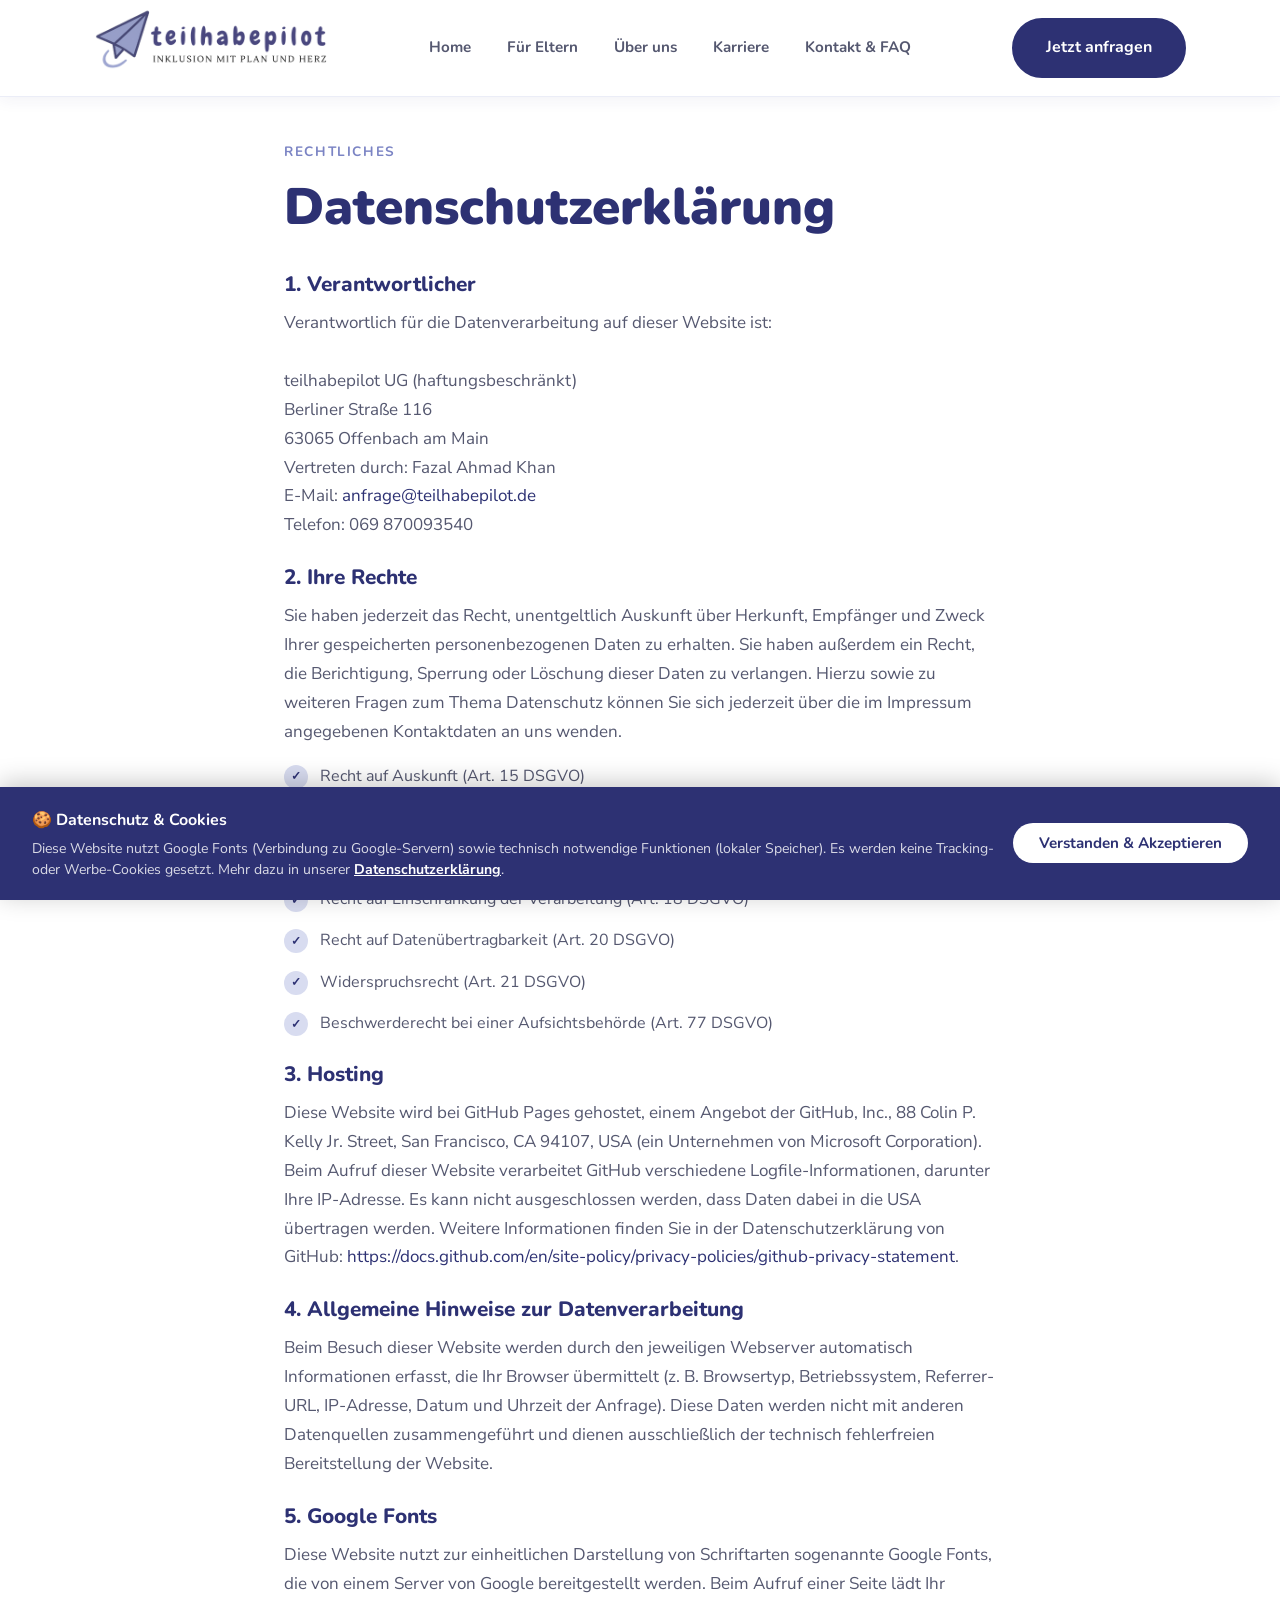
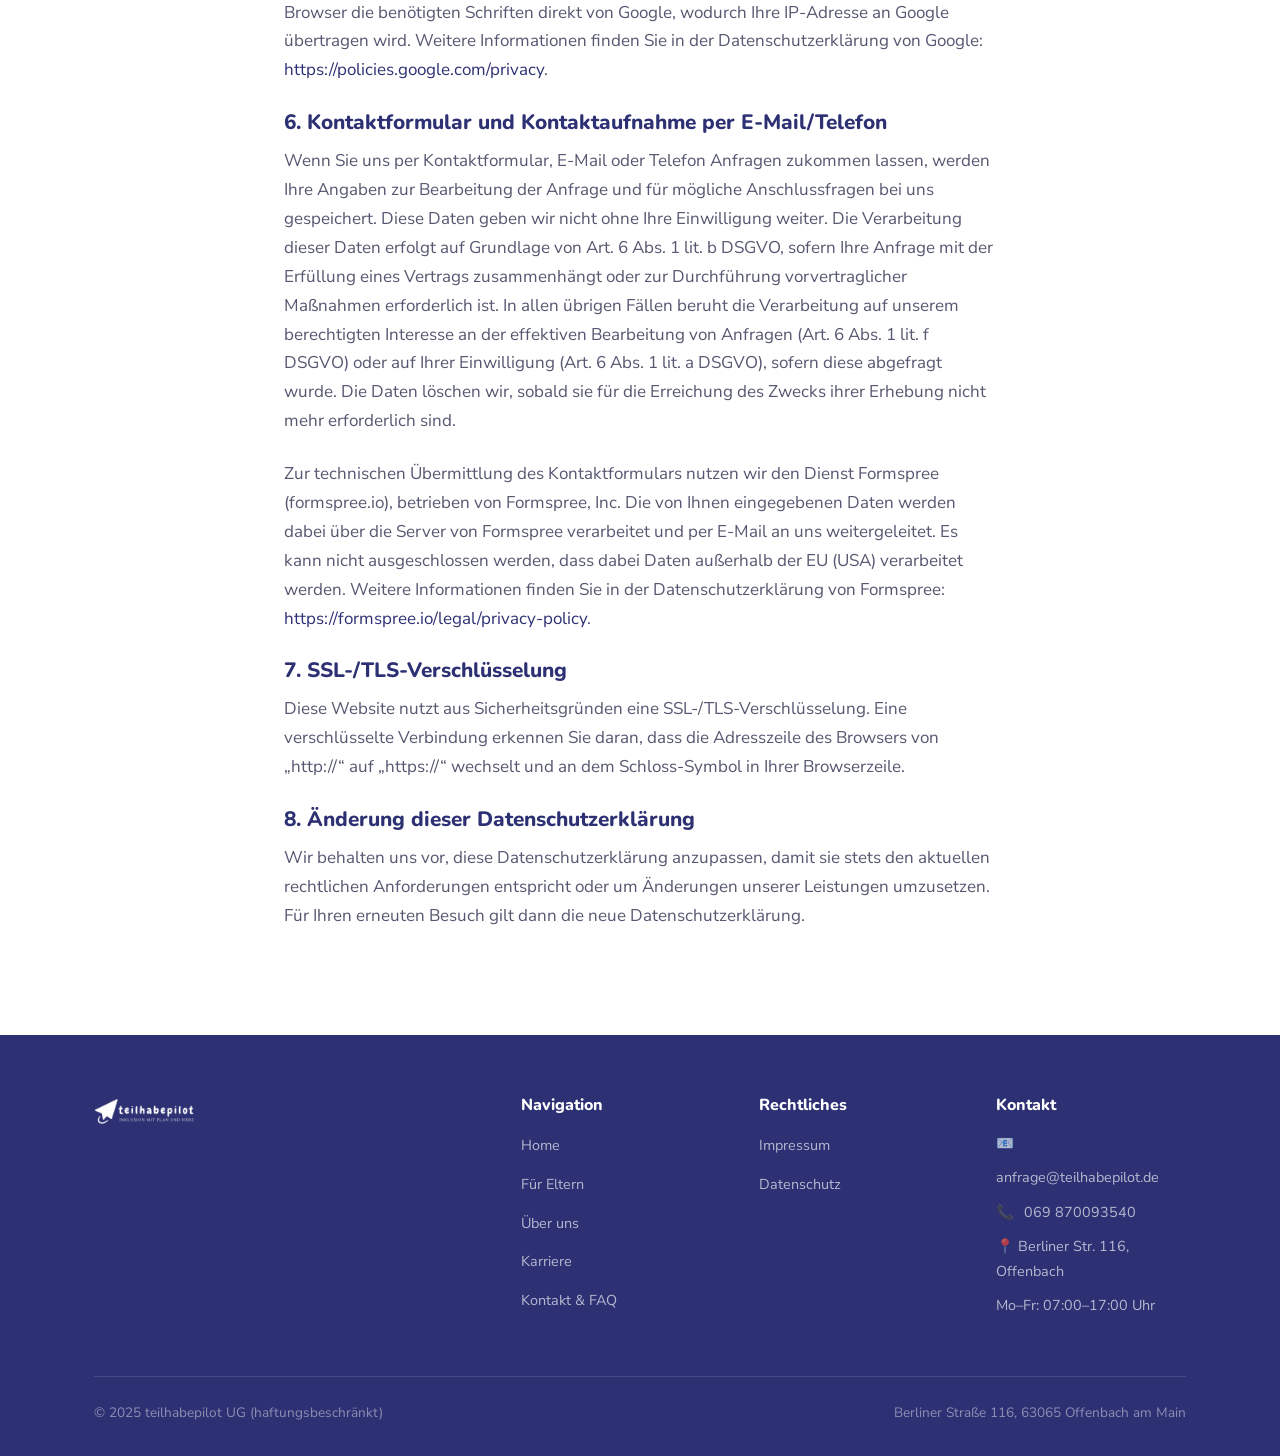
==== commit 07dc011a: "Add data protection notice to contact form and cookie consent banner on all pages Co-Authored-By: Cl" ====
--- a/datenschutz.html
+++ b/datenschutz.html
@@ -134,10 +134,15 @@
   </div>
 </footer>
 
-<!-- PRIVACY BANNER -->
-<div class="privacy-banner hidden" id="privacyBanner">
-  <p>Wir nutzen Google Fonts zur Darstellung von Schriftarten, wodurch eine Verbindung zu Google-Servern hergestellt wird. Mehr dazu in unserer <a href="datenschutz.html">Datenschutzerklärung</a>.</p>
-  <button class="privacy-banner__btn" id="privacyBannerOk">Verstanden</button>
+<!-- COOKIE BANNER -->
+<div class="cookie-banner hidden" id="cookieBanner">
+  <div class="cookie-banner__text">
+    <strong>🍪 Datenschutz &amp; Cookies</strong>
+    <p>Diese Website nutzt Google Fonts (Verbindung zu Google-Servern) sowie technisch notwendige Funktionen (lokaler Speicher). Es werden keine Tracking- oder Werbe-Cookies gesetzt. Mehr dazu in unserer <a href="datenschutz.html">Datenschutzerklärung</a>.</p>
+  </div>
+  <div class="cookie-banner__actions">
+    <button class="cookie-banner__btn" id="cookieBannerOk">Verstanden &amp; Akzeptieren</button>
+  </div>
 </div>
 
 <script src="js/main.js"></script>
--- a/css/style.css
+++ b/css/style.css
@@ -891,26 +891,29 @@
   .contact-strip__item { flex-direction: column; text-align: center; gap: 6px; }
 }
 
-/* ---- Privacy Banner ---- */
-.privacy-banner {
+/* ---- Cookie Banner ---- */
+.cookie-banner {
   position: fixed;
   bottom: 0; left: 0; right: 0;
   z-index: 2000;
   background: var(--indigo);
   color: rgba(255,255,255,0.9);
-  padding: 18px 24px;
+  padding: 20px 32px;
   display: flex;
   flex-wrap: wrap;
   align-items: center;
-  justify-content: center;
+  justify-content: space-between;
   gap: 16px;
   font-size: 0.9rem;
-  box-shadow: 0 -4px 20px rgba(0,0,0,0.18);
-}
-.privacy-banner.hidden { display: none; }
-.privacy-banner p { max-width: 720px; margin: 0; }
-.privacy-banner a { color: var(--white); font-weight: 700; text-decoration: underline; }
-.privacy-banner__btn {
+  box-shadow: 0 -4px 24px rgba(0,0,0,0.22);
+}
+.cookie-banner.hidden { display: none; }
+.cookie-banner__text { flex: 1; min-width: 280px; }
+.cookie-banner__text strong { display: block; font-family: 'Nunito', sans-serif; font-size: 1rem; margin-bottom: 4px; color: var(--white); }
+.cookie-banner__text p { margin: 0; font-size: 0.88rem; color: rgba(255,255,255,0.82); line-height: 1.5; }
+.cookie-banner__text a { color: var(--white); font-weight: 700; text-decoration: underline; }
+.cookie-banner__actions { display: flex; gap: 10px; flex-shrink: 0; flex-wrap: wrap; }
+.cookie-banner__btn {
   background: var(--white);
   color: var(--indigo);
   border: none;
@@ -920,8 +923,28 @@
   font-weight: 700;
   font-size: 0.95rem;
   cursor: pointer;
-  flex-shrink: 0;
   white-space: nowrap;
   transition: transform var(--transition);
 }
-.privacy-banner__btn:hover { transform: translateY(-2px); }
+.cookie-banner__btn:hover { transform: translateY(-2px); }
+@media (max-width: 600px) {
+  .cookie-banner { padding: 16px 20px; justify-content: center; }
+  .cookie-banner__text { text-align: center; }
+  .cookie-banner__actions { width: 100%; justify-content: center; }
+}
+
+/* ---- Form Privacy Notice ---- */
+.form-privacy-notice {
+  display: flex;
+  align-items: flex-start;
+  gap: 12px;
+  background: #EEF0FA;
+  border-left: 4px solid var(--periwinkle);
+  border-radius: 10px;
+  padding: 14px 16px;
+  margin-bottom: 20px;
+  font-size: 0.88rem;
+  color: var(--gray);
+  line-height: 1.55;
+}
+.form-privacy-notice__icon { font-size: 1.1rem; flex-shrink: 0; margin-top: 2px; }
